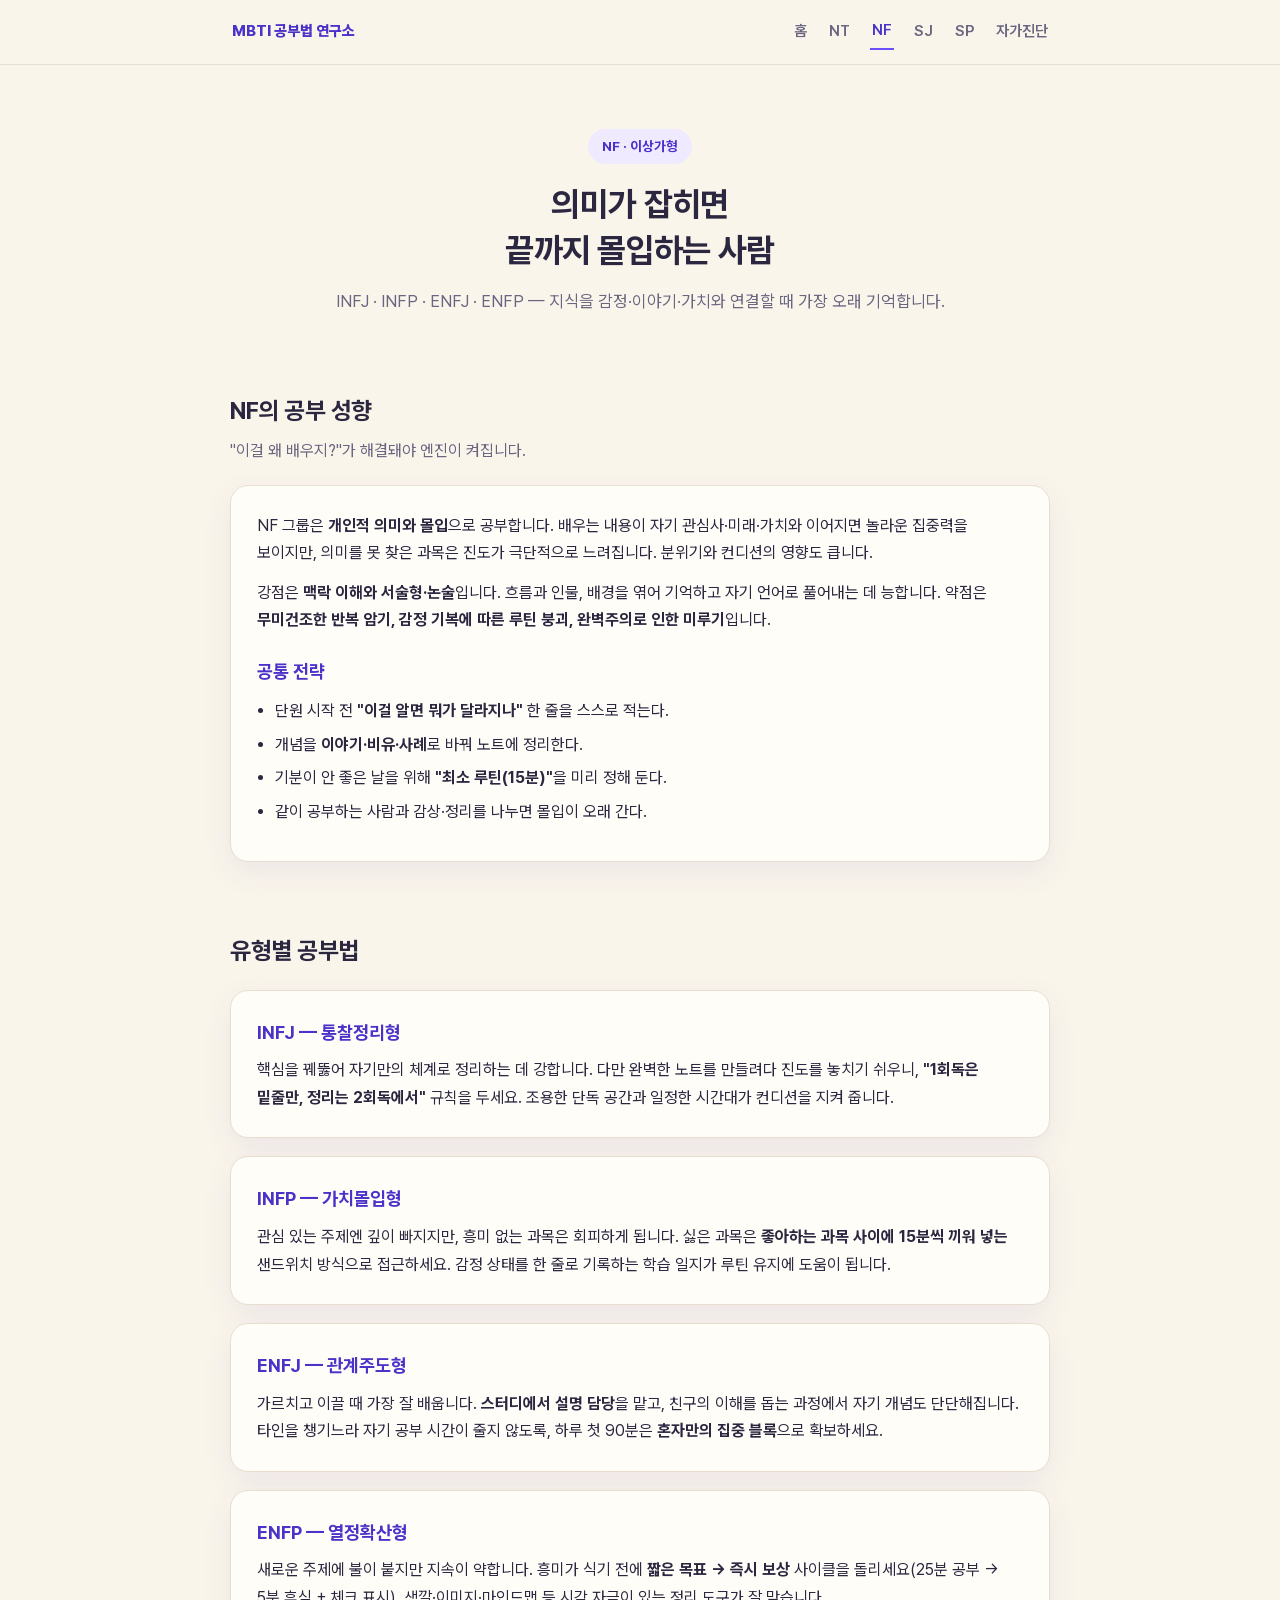
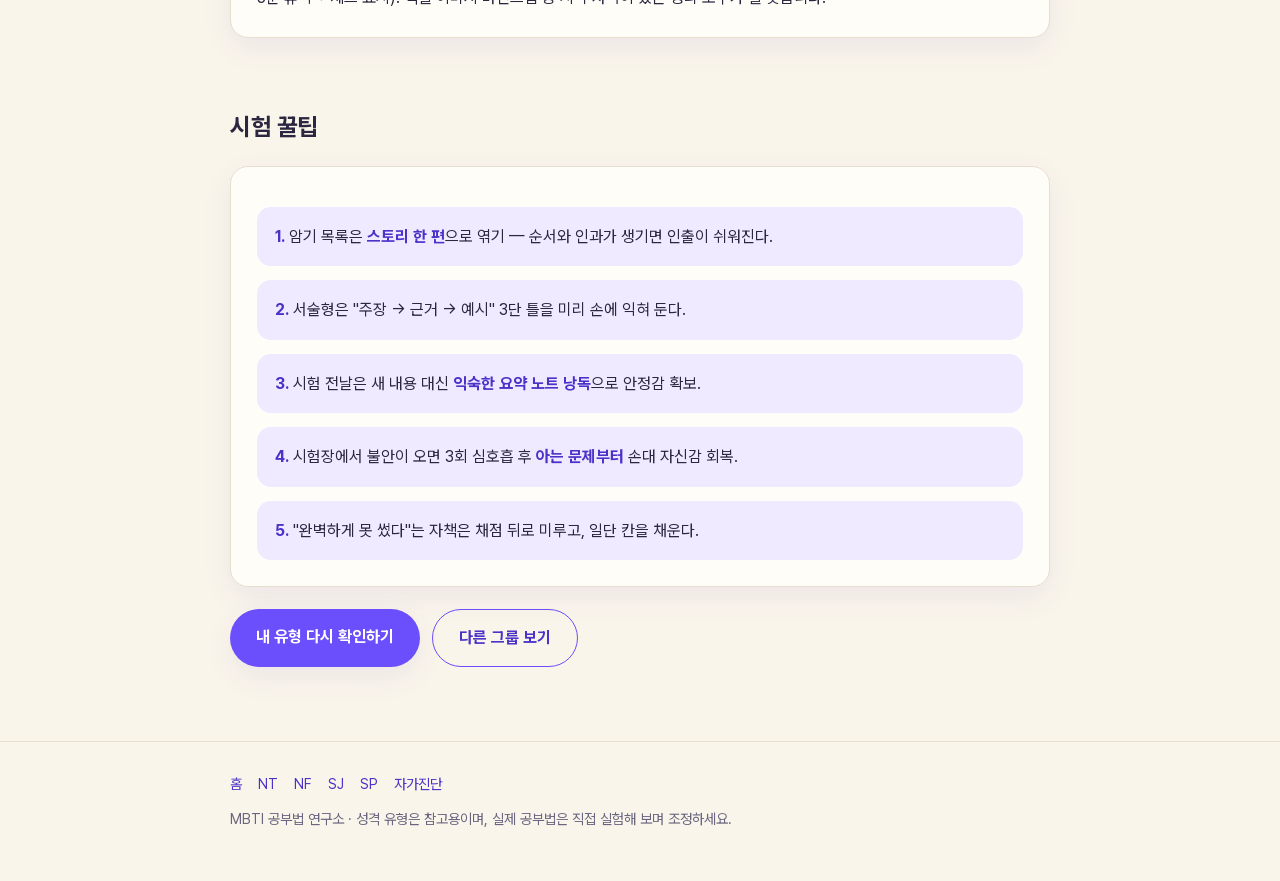
==== nf.html @ 39c152be "MBTI 공부법 연구소 정적 사이트 초기 구현 - index + NT/NF/SJ/SP 그룹 페이지 + 10문항 자가진단(test.html/test.js) - 크림 배경 + 보라 포" ====
<!DOCTYPE html>
<html lang="ko">
<head>
<meta charset="UTF-8" />
<meta name="viewport" content="width=device-width, initial-scale=1" />
<title>NF 이상가형 공부법 — MBTI 공부법 연구소</title>
<meta name="description" content="INFJ·INFP·ENFJ·ENFP 이상가형의 성향과 유형별 공부법, 시험 전략." />
<link rel="stylesheet" href="style.css" />
</head>
<body>

<nav class="nav">
  <div class="wrap">
    <a class="brand" href="index.html">MBTI 공부법 연구소</a>
    <a href="index.html">홈</a>
    <a href="nt.html">NT</a>
    <a href="nf.html" class="active">NF</a>
    <a href="sj.html">SJ</a>
    <a href="sp.html">SP</a>
    <a href="test.html">자가진단</a>
  </div>
</nav>

<header class="hero">
  <div class="wrap">
    <span class="tag">NF · 이상가형</span>
    <h1>의미가 잡히면<br />끝까지 몰입하는 사람</h1>
    <p>INFJ · INFP · ENFJ · ENFP — 지식을 감정·이야기·가치와 연결할 때 가장 오래 기억합니다.</p>
  </div>
</header>

<main class="wrap">

  <section>
    <h2>NF의 공부 성향</h2>
    <p class="lead">"이걸 왜 배우지?"가 해결돼야 엔진이 켜집니다.</p>
    <div class="panel">
      <p>
        NF 그룹은 <strong>개인적 의미와 몰입</strong>으로 공부합니다. 배우는
        내용이 자기 관심사·미래·가치와 이어지면 놀라운 집중력을 보이지만,
        의미를 못 찾은 과목은 진도가 극단적으로 느려집니다. 분위기와
        컨디션의 영향도 큽니다.
      </p>
      <p>
        강점은 <strong>맥락 이해와 서술형·논술</strong>입니다. 흐름과 인물,
        배경을 엮어 기억하고 자기 언어로 풀어내는 데 능합니다. 약점은
        <strong>무미건조한 반복 암기, 감정 기복에 따른 루틴 붕괴, 완벽주의로
        인한 미루기</strong>입니다.
      </p>
      <h3>공통 전략</h3>
      <ul>
        <li>단원 시작 전 <strong>"이걸 알면 뭐가 달라지나"</strong> 한 줄을 스스로 적는다.</li>
        <li>개념을 <strong>이야기·비유·사례</strong>로 바꿔 노트에 정리한다.</li>
        <li>기분이 안 좋은 날을 위해 <strong>"최소 루틴(15분)"</strong>을 미리 정해 둔다.</li>
        <li>같이 공부하는 사람과 감상·정리를 나누면 몰입이 오래 간다.</li>
      </ul>
    </div>
  </section>

  <section>
    <h2>유형별 공부법</h2>

    <div class="panel">
      <h3>INFJ — 통찰정리형</h3>
      <p>
        핵심을 꿰뚫어 자기만의 체계로 정리하는 데 강합니다. 다만
        완벽한 노트를 만들려다 진도를 놓치기 쉬우니, <strong>"1회독은
        밑줄만, 정리는 2회독에서"</strong> 규칙을 두세요. 조용한 단독 공간과
        일정한 시간대가 컨디션을 지켜 줍니다.
      </p>
    </div>

    <div class="panel">
      <h3>INFP — 가치몰입형</h3>
      <p>
        관심 있는 주제엔 깊이 빠지지만, 흥미 없는 과목은 회피하게
        됩니다. 싫은 과목은 <strong>좋아하는 과목 사이에 15분씩 끼워 넣는</strong>
        샌드위치 방식으로 접근하세요. 감정 상태를 한 줄로 기록하는
        학습 일지가 루틴 유지에 도움이 됩니다.
      </p>
    </div>

    <div class="panel">
      <h3>ENFJ — 관계주도형</h3>
      <p>
        가르치고 이끌 때 가장 잘 배웁니다. <strong>스터디에서 설명 담당</strong>을
        맡고, 친구의 이해를 돕는 과정에서 자기 개념도 단단해집니다.
        타인을 챙기느라 자기 공부 시간이 줄지 않도록, 하루 첫 90분은
        <strong>혼자만의 집중 블록</strong>으로 확보하세요.
      </p>
    </div>

    <div class="panel">
      <h3>ENFP — 열정확산형</h3>
      <p>
        새로운 주제에 불이 붙지만 지속이 약합니다. 흥미가 식기 전에
        <strong>짧은 목표 → 즉시 보상</strong> 사이클을 돌리세요(25분 공부 → 5분
        휴식 + 체크 표시). 색깔·이미지·마인드맵 등 시각 자극이 있는
        정리 도구가 잘 맞습니다.
      </p>
    </div>
  </section>

  <section>
    <h2>시험 꿀팁</h2>
    <div class="panel">
      <div class="tip"><strong>1.</strong> 암기 목록은 <strong>스토리 한 편</strong>으로 엮기 — 순서와 인과가 생기면 인출이 쉬워진다.</div>
      <div class="tip"><strong>2.</strong> 서술형은 "주장 → 근거 → 예시" 3단 틀을 미리 손에 익혀 둔다.</div>
      <div class="tip"><strong>3.</strong> 시험 전날은 새 내용 대신 <strong>익숙한 요약 노트 낭독</strong>으로 안정감 확보.</div>
      <div class="tip"><strong>4.</strong> 시험장에서 불안이 오면 3회 심호흡 후 <strong>아는 문제부터</strong> 손대 자신감 회복.</div>
      <div class="tip"><strong>5.</strong> "완벽하게 못 썼다"는 자책은 채점 뒤로 미루고, 일단 칸을 채운다.</div>
    </div>
    <div class="btn-row">
      <a class="btn" href="test.html">내 유형 다시 확인하기</a>
      <a class="btn ghost" href="index.html">다른 그룹 보기</a>
    </div>
  </section>

</main>

<footer>
  <div class="wrap">
    <div class="links">
      <a href="index.html">홈</a>
      <a href="nt.html">NT</a>
      <a href="nf.html">NF</a>
      <a href="sj.html">SJ</a>
      <a href="sp.html">SP</a>
      <a href="test.html">자가진단</a>
    </div>
    <p>MBTI 공부법 연구소 · 성격 유형은 참고용이며, 실제 공부법은 직접 실험해 보며 조정하세요.</p>
  </div>
</footer>

</body>
</html>
---- style.css ----
/* MBTI 공부법 연구소 - 공통 스타일
   크림 배경 + 보라 포인트 + Pretendard, 모바일 우선 반응형 */

/* Pretendard 자체 호스팅 (외부 요청 없음) — 가변 폰트 1파일로 모든 굵기 처리 */
@font-face {
  font-family: "Pretendard Variable";
  font-weight: 100 900;
  font-style: normal;
  font-display: swap;
  src: url("fonts/PretendardVariable.woff2") format("woff2");
}

:root {
  --cream: #faf5ea;
  --cream-deep: #f2e9d6;
  --card: #fffdf8;
  --purple: #6b4efc;
  --purple-deep: #4b32c9;
  --purple-soft: #efeaff;
  --ink: #2c2740;
  --ink-soft: #6a6580;
  --line: #e7ded0;
  --shadow: 0 10px 30px rgba(75, 50, 201, 0.08);
  --radius: 18px;
}

* { box-sizing: border-box; margin: 0; padding: 0; }

html { scroll-behavior: smooth; }

body {
  font-family: "Pretendard Variable", "Pretendard", -apple-system,
    "Apple SD Gothic Neo", "Malgun Gothic", "Segoe UI", sans-serif;
  background: var(--cream);
  color: var(--ink);
  line-height: 1.72;
  -webkit-font-smoothing: antialiased;
  word-break: keep-all;
}

a { color: var(--purple-deep); text-decoration: none; }
a:hover { text-decoration: underline; }

.wrap { width: 100%; max-width: 860px; margin: 0 auto; padding: 0 20px; }

/* 상단 내비게이션 */
.nav {
  position: sticky;
  top: 0;
  z-index: 20;
  background: rgba(250, 245, 234, 0.9);
  backdrop-filter: blur(8px);
  border-bottom: 1px solid var(--line);
}
.nav .wrap {
  display: flex;
  align-items: center;
  gap: 6px 18px;
  flex-wrap: wrap;
  padding-top: 14px;
  padding-bottom: 14px;
}
.nav .brand { font-weight: 800; color: var(--purple-deep); margin-right: auto; }
.nav a {
  font-size: 0.94rem;
  font-weight: 600;
  color: var(--ink-soft);
  padding: 4px 2px;
}
.nav a:hover { color: var(--purple-deep); text-decoration: none; }
.nav a.active { color: var(--purple-deep); border-bottom: 2px solid var(--purple); }

/* 히어로 */
.hero { padding: 64px 0 40px; text-align: center; }
.hero .tag {
  display: inline-block;
  background: var(--purple-soft);
  color: var(--purple-deep);
  font-weight: 700;
  font-size: 0.85rem;
  padding: 6px 14px;
  border-radius: 999px;
  margin-bottom: 18px;
}
.hero h1 { font-size: 2.1rem; line-height: 1.35; letter-spacing: -0.02em; }
.hero p { color: var(--ink-soft); margin-top: 14px; font-size: 1.05rem; }

/* 섹션 공통 */
section { padding: 34px 0; }
h2 { font-size: 1.5rem; letter-spacing: -0.02em; margin-bottom: 6px; }
h2 + .lead { color: var(--ink-soft); margin-bottom: 20px; }
h3 { font-size: 1.15rem; margin: 22px 0 8px; color: var(--purple-deep); }
p + p { margin-top: 12px; }
ul, ol { margin: 10px 0 10px 1.1rem; }
li { margin: 6px 0; }

/* 버튼 */
.btn {
  display: inline-block;
  background: var(--purple);
  color: #fff;
  font-weight: 700;
  padding: 14px 26px;
  border-radius: 999px;
  border: none;
  cursor: pointer;
  font-size: 1rem;
  box-shadow: var(--shadow);
  transition: transform 0.12s ease, background 0.12s ease;
}
.btn:hover { background: var(--purple-deep); text-decoration: none; transform: translateY(-1px); }
.btn.ghost {
  background: transparent;
  color: var(--purple-deep);
  border: 1.5px solid var(--purple);
  box-shadow: none;
}
.btn.ghost:hover { background: var(--purple-soft); color: var(--purple-deep); }
.btn-row { display: flex; flex-wrap: wrap; gap: 12px; margin-top: 22px; }

/* 카드 그리드 */
.cards { display: grid; grid-template-columns: repeat(2, 1fr); gap: 16px; }
.card {
  background: var(--card);
  border: 1px solid var(--line);
  border-radius: var(--radius);
  padding: 22px;
  box-shadow: var(--shadow);
  transition: transform 0.14s ease;
}
.card:hover { transform: translateY(-3px); }
.card .badge {
  display: inline-block;
  font-weight: 800;
  color: var(--purple-deep);
  background: var(--purple-soft);
  border-radius: 10px;
  padding: 3px 10px;
  font-size: 0.9rem;
}
.card h3 { margin: 12px 0 6px; color: var(--ink); }
.card p { color: var(--ink-soft); font-size: 0.96rem; }
.card .types { margin-top: 10px; font-size: 0.86rem; color: var(--purple-deep); font-weight: 600; }

/* 본문 패널 */
.panel {
  background: var(--card);
  border: 1px solid var(--line);
  border-radius: var(--radius);
  padding: 26px;
  box-shadow: var(--shadow);
  margin-top: 18px;
}
.panel h3:first-child { margin-top: 0; }

.tip {
  background: var(--purple-soft);
  border-radius: 14px;
  padding: 16px 18px;
  margin-top: 14px;
}
.tip strong { color: var(--purple-deep); }

/* 자가진단 */
.q { margin-bottom: 22px; }
.q .qhead { font-weight: 700; margin-bottom: 10px; }
.q .opt { display: block; margin: 8px 0; }
.q .opt input { margin-right: 8px; }
.q label {
  display: block;
  background: var(--card);
  border: 1px solid var(--line);
  border-radius: 12px;
  padding: 12px 14px;
  cursor: pointer;
}
.q label:hover { border-color: var(--purple); }

#result { display: none; }
#result.show { display: block; }
.result-badge {
  font-size: 2.4rem;
  font-weight: 800;
  color: var(--purple-deep);
}
.score-row { display: flex; gap: 10px; flex-wrap: wrap; margin-top: 14px; }
.score-chip {
  background: var(--purple-soft);
  color: var(--purple-deep);
  font-weight: 700;
  border-radius: 999px;
  padding: 6px 14px;
  font-size: 0.9rem;
}
.notice { color: var(--ink-soft); font-size: 0.9rem; margin-top: 10px; }

/* 푸터 */
footer {
  border-top: 1px solid var(--line);
  margin-top: 40px;
  padding: 30px 0 50px;
  color: var(--ink-soft);
  font-size: 0.9rem;
}
footer .links { display: flex; gap: 16px; flex-wrap: wrap; margin-bottom: 10px; }

/* 반응형 */
@media (max-width: 620px) {
  .hero { padding: 44px 0 28px; }
  .hero h1 { font-size: 1.6rem; }
  .cards { grid-template-columns: 1fr; }
  .nav .brand { width: 100%; margin-bottom: 4px; }
}
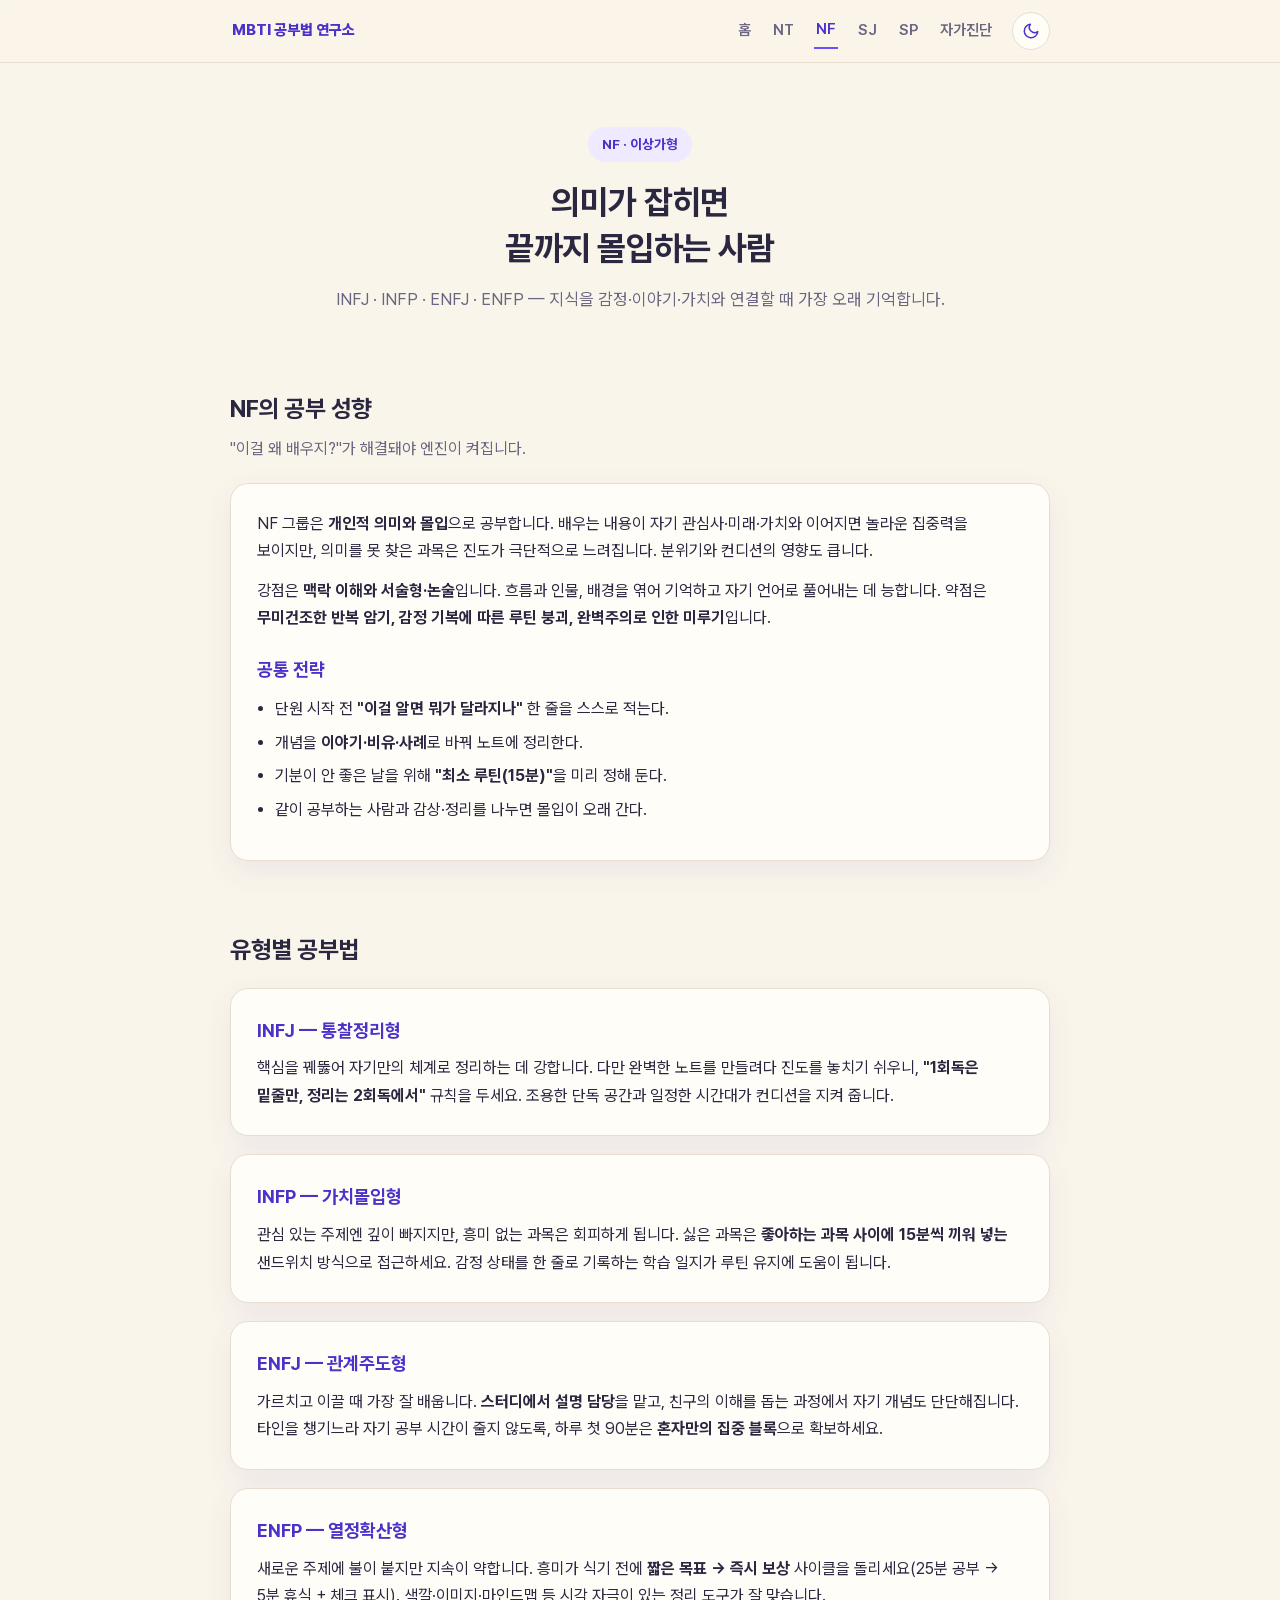
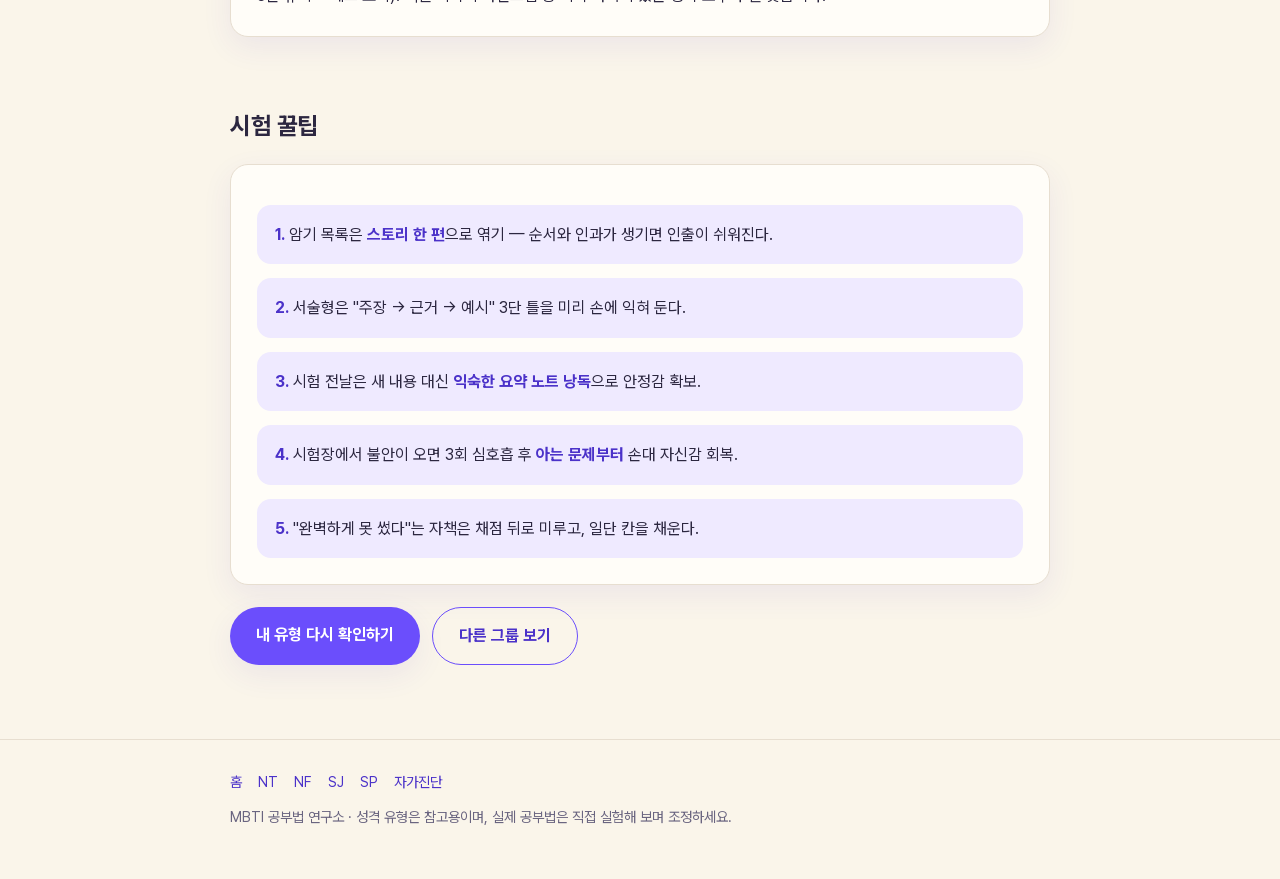
==== commit bf07d215: "라이트·다크 테마 + nav 테마 전환 버튼, Vercel 배포 - style.css: 색 토큰을 라이트/다크 팔레트로 이원화(:root / [data-theme=dark] /  " ====
--- a/nf.html
+++ b/nf.html
@@ -6,6 +6,15 @@
 <title>NF 이상가형 공부법 — MBTI 공부법 연구소</title>
 <meta name="description" content="INFJ·INFP·ENFJ·ENFP 이상가형의 성향과 유형별 공부법, 시험 전략." />
 <link rel="stylesheet" href="style.css" />
+<script>
+  (function () {
+    try {
+      var t = localStorage.getItem("theme");
+      if (t === "dark" || t === "light")
+        document.documentElement.setAttribute("data-theme", t);
+    } catch (e) {}
+  })();
+</script>
 </head>
 <body>
 
@@ -132,5 +141,6 @@
   </div>
 </footer>
 
+<script src="theme.js"></script>
 </body>
 </html>
--- a/style.css
+++ b/style.css
@@ -1,5 +1,5 @@
 /* MBTI 공부법 연구소 - 공통 스타일
-   크림 배경 + 보라 포인트 + Pretendard, 모바일 우선 반응형 */
+   크림/보라/Pretendard 디자인 시스템 · 라이트·다크 · 모바일 우선 반응형 */
 
 /* Pretendard 자체 호스팅 (외부 요청 없음) — 가변 폰트 1파일로 모든 굵기 처리 */
 @font-face {
@@ -10,6 +10,7 @@
   src: url("fonts/PretendardVariable.woff2") format("woff2");
 }
 
+/* ── 라이트(기본) 팔레트 ───────────────────────────── */
 :root {
   --cream: #faf5ea;
   --cream-deep: #f2e9d6;
@@ -21,7 +22,44 @@
   --ink-soft: #6a6580;
   --line: #e7ded0;
   --shadow: 0 10px 30px rgba(75, 50, 201, 0.08);
+  --shadow-lg: 0 18px 44px rgba(75, 50, 201, 0.14);
+  --nav-bg: rgba(250, 245, 234, 0.82);
+  --btn-fg: #ffffff;
   --radius: 18px;
+}
+
+/* ── 다크 팔레트 ───────────────────────────────────── */
+:root[data-theme="dark"] {
+  --cream: #16131e;
+  --cream-deep: #1e1a2a;
+  --card: #221d31;
+  --purple: #8b74ff;
+  --purple-deep: #c3b6ff;
+  --purple-soft: #2b2442;
+  --ink: #ece9f6;
+  --ink-soft: #a8a2ba;
+  --line: #332c46;
+  --shadow: 0 14px 36px rgba(0, 0, 0, 0.45);
+  --shadow-lg: 0 22px 50px rgba(0, 0, 0, 0.55);
+  --nav-bg: rgba(22, 19, 30, 0.82);
+  --btn-fg: #14101f;
+}
+@media (prefers-color-scheme: dark) {
+  :root:not([data-theme="light"]) {
+    --cream: #16131e;
+    --cream-deep: #1e1a2a;
+    --card: #221d31;
+    --purple: #8b74ff;
+    --purple-deep: #c3b6ff;
+    --purple-soft: #2b2442;
+    --ink: #ece9f6;
+    --ink-soft: #a8a2ba;
+    --line: #332c46;
+    --shadow: 0 14px 36px rgba(0, 0, 0, 0.45);
+    --shadow-lg: 0 22px 50px rgba(0, 0, 0, 0.55);
+    --nav-bg: rgba(22, 19, 30, 0.82);
+    --btn-fg: #14101f;
+  }
 }
 
 * { box-sizing: border-box; margin: 0; padding: 0; }
@@ -38,8 +76,15 @@
   word-break: keep-all;
 }
 
+body, .nav, .card, .panel, .tip, .btn, .q label, .theme-btn, footer {
+  transition: background-color 0.25s ease, border-color 0.25s ease, color 0.25s ease;
+}
+
 a { color: var(--purple-deep); text-decoration: none; }
 a:hover { text-decoration: underline; }
+input[type="radio"] { accent-color: var(--purple); }
+
+:focus-visible { outline: 2px solid var(--purple); outline-offset: 2px; border-radius: 6px; }
 
 .wrap { width: 100%; max-width: 860px; margin: 0 auto; padding: 0 20px; }
 
@@ -48,7 +93,7 @@
   position: sticky;
   top: 0;
   z-index: 20;
-  background: rgba(250, 245, 234, 0.9);
+  background: var(--nav-bg);
   backdrop-filter: blur(8px);
   border-bottom: 1px solid var(--line);
 }
@@ -57,8 +102,8 @@
   align-items: center;
   gap: 6px 18px;
   flex-wrap: wrap;
-  padding-top: 14px;
-  padding-bottom: 14px;
+  padding-top: 12px;
+  padding-bottom: 12px;
 }
 .nav .brand { font-weight: 800; color: var(--purple-deep); margin-right: auto; }
 .nav a {
@@ -69,6 +114,31 @@
 }
 .nav a:hover { color: var(--purple-deep); text-decoration: none; }
 .nav a.active { color: var(--purple-deep); border-bottom: 2px solid var(--purple); }
+
+/* 테마 전환 버튼 (theme.js가 nav에 주입) */
+.theme-btn {
+  display: inline-flex;
+  align-items: center;
+  justify-content: center;
+  width: 38px;
+  height: 38px;
+  border-radius: 50%;
+  border: 1px solid var(--line);
+  background: var(--card);
+  color: var(--purple-deep);
+  cursor: pointer;
+  padding: 0;
+  flex-shrink: 0;
+}
+.theme-btn:hover { border-color: var(--purple); }
+.theme-btn svg { width: 18px; height: 18px; display: block; }
+.theme-btn .sun { display: none; }
+:root[data-theme="dark"] .theme-btn .sun { display: block; }
+:root[data-theme="dark"] .theme-btn .moon { display: none; }
+@media (prefers-color-scheme: dark) {
+  :root:not([data-theme="light"]) .theme-btn .sun { display: block; }
+  :root:not([data-theme="light"]) .theme-btn .moon { display: none; }
+}
 
 /* 히어로 */
 .hero { padding: 64px 0 40px; text-align: center; }
@@ -98,7 +168,7 @@
 .btn {
   display: inline-block;
   background: var(--purple);
-  color: #fff;
+  color: var(--btn-fg);
   font-weight: 700;
   padding: 14px 26px;
   border-radius: 999px;
@@ -109,6 +179,7 @@
   transition: transform 0.12s ease, background 0.12s ease;
 }
 .btn:hover { background: var(--purple-deep); text-decoration: none; transform: translateY(-1px); }
+.btn:active { transform: translateY(0); }
 .btn.ghost {
   background: transparent;
   color: var(--purple-deep);
@@ -126,9 +197,9 @@
   border-radius: var(--radius);
   padding: 22px;
   box-shadow: var(--shadow);
-  transition: transform 0.14s ease;
-}
-.card:hover { transform: translateY(-3px); }
+  transition: transform 0.14s ease, box-shadow 0.14s ease, border-color 0.14s ease;
+}
+.card:hover { transform: translateY(-3px); box-shadow: var(--shadow-lg); border-color: var(--purple); }
 .card .badge {
   display: inline-block;
   font-weight: 800;
@@ -178,11 +249,7 @@
 
 #result { display: none; }
 #result.show { display: block; }
-.result-badge {
-  font-size: 2.4rem;
-  font-weight: 800;
-  color: var(--purple-deep);
-}
+.result-badge { font-size: 2.4rem; font-weight: 800; color: var(--purple-deep); }
 .score-row { display: flex; gap: 10px; flex-wrap: wrap; margin-top: 14px; }
 .score-chip {
   background: var(--purple-soft);
@@ -209,5 +276,9 @@
   .hero { padding: 44px 0 28px; }
   .hero h1 { font-size: 1.6rem; }
   .cards { grid-template-columns: 1fr; }
-  .nav .brand { width: 100%; margin-bottom: 4px; }
-}
+  .nav .brand { margin-right: 12px; }
+}
+
+@media (prefers-reduced-motion: reduce) {
+  *, *::before, *::after { transition: none !important; scroll-behavior: auto; }
+}
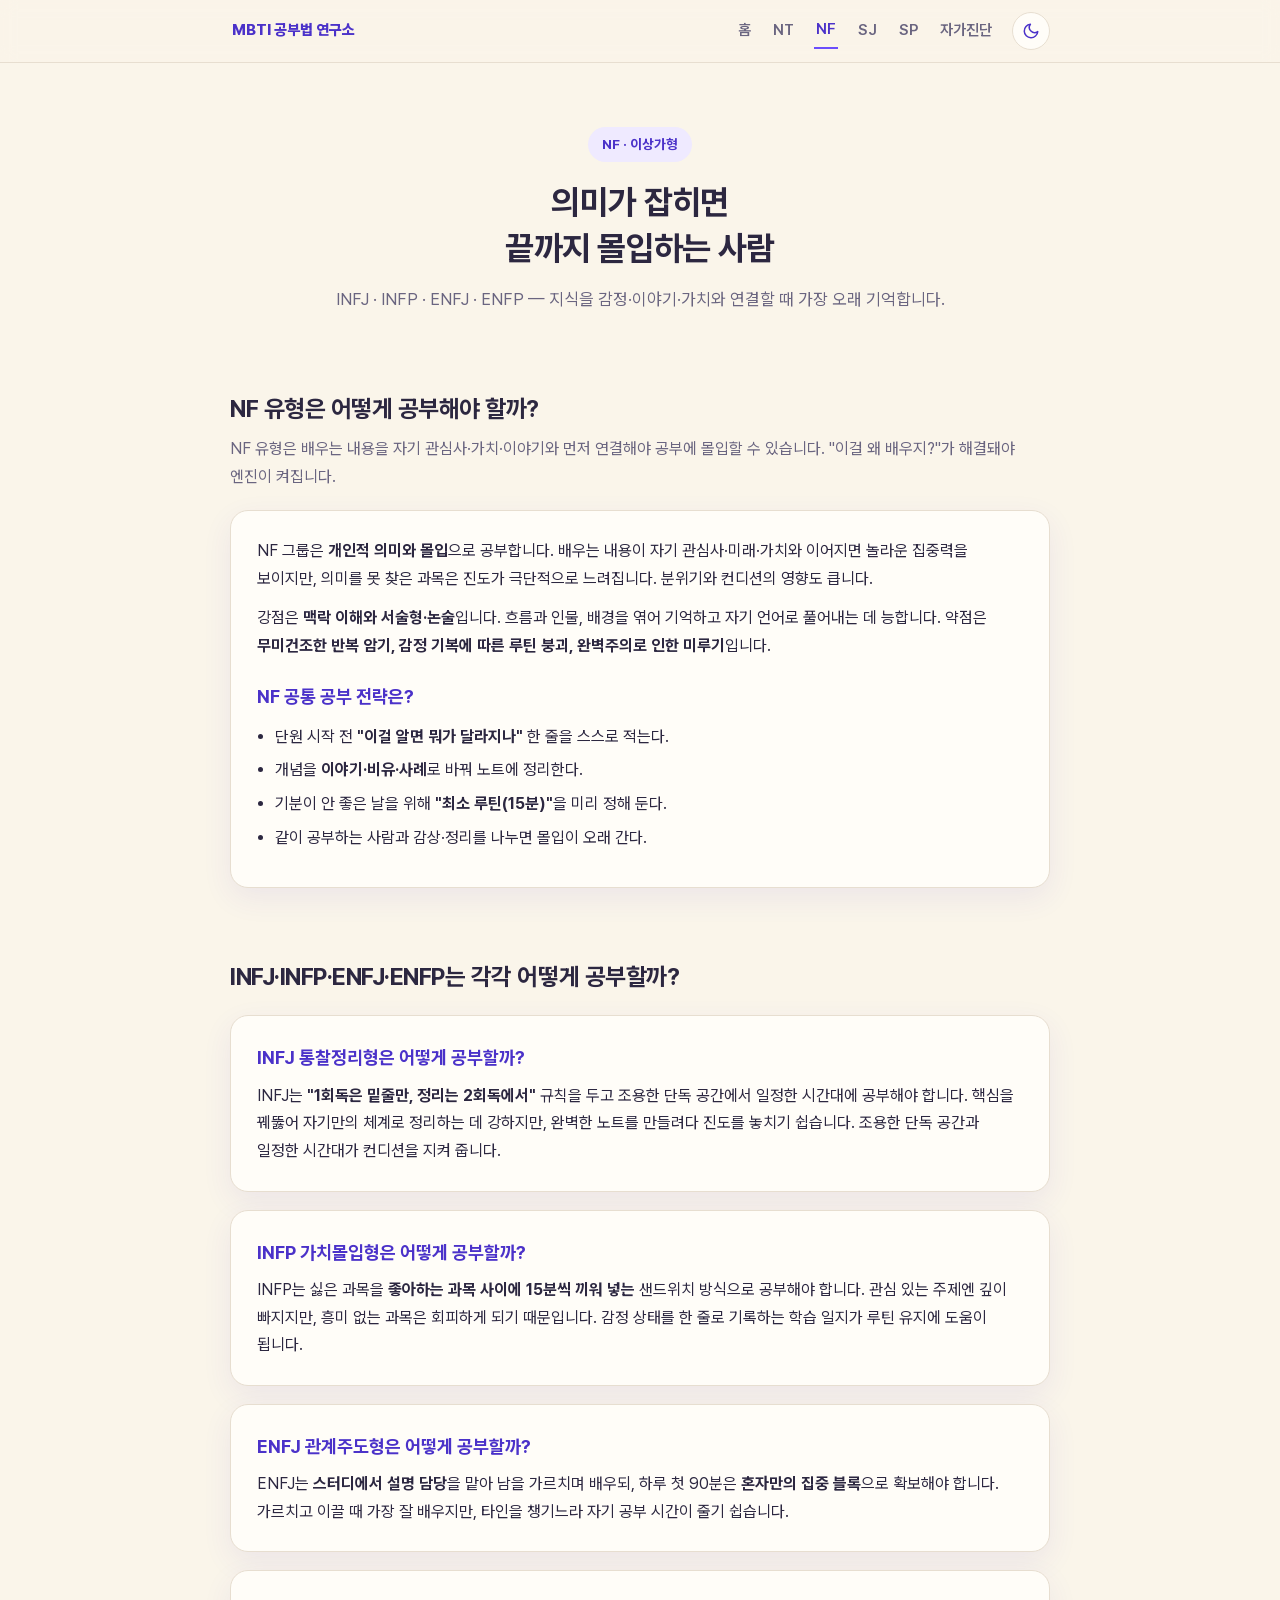
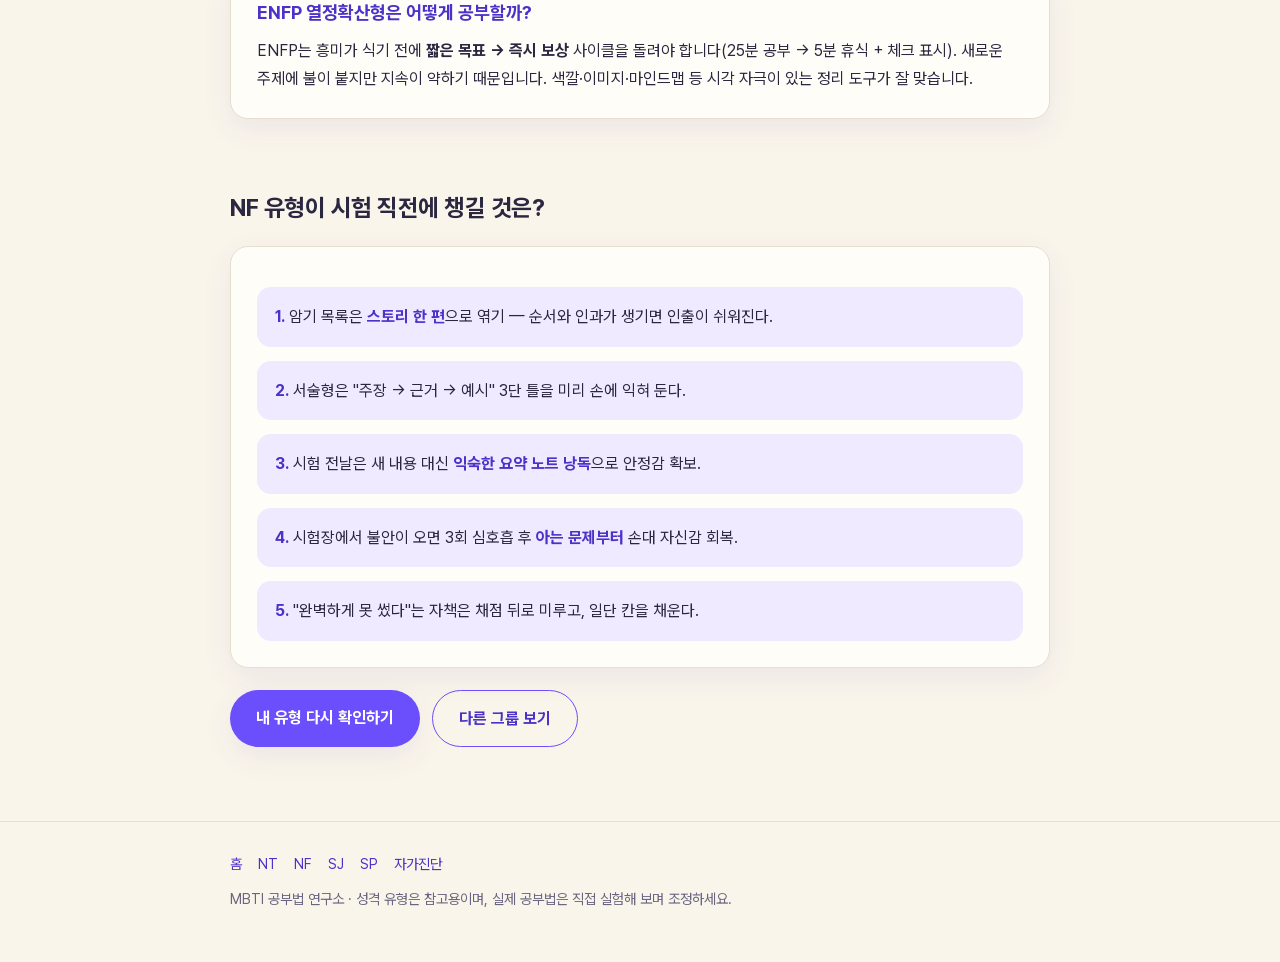
==== commit 54ed5cbe: "SEO·GEO 점검: 페이지별 메타태그, 질문형 소제목, sitemap/robots 추가 - 6개 페이지 title/description을 내용별 고유 문구로 재작성 - canon" ====
--- a/nf.html
+++ b/nf.html
@@ -3,8 +3,16 @@
 <head>
 <meta charset="UTF-8" />
 <meta name="viewport" content="width=device-width, initial-scale=1" />
-<title>NF 이상가형 공부법 — MBTI 공부법 연구소</title>
-<meta name="description" content="INFJ·INFP·ENFJ·ENFP 이상가형의 성향과 유형별 공부법, 시험 전략." />
+<title>NF 이상가형 공부법과 시험 전략 — MBTI 공부법 연구소</title>
+<meta name="description" content="의미와 몰입으로 공부하는 NF 이상가형(INFJ·INFP·ENFJ·ENFP)의 학습 성향과 유형별 공부법, 서술형·시험장 불안 대비 전략을 정리했습니다." />
+<link rel="canonical" href="https://mbti-test.vercel.app/nf.html" />
+<meta property="og:type" content="article" />
+<meta property="og:site_name" content="MBTI 공부법 연구소" />
+<meta property="og:locale" content="ko_KR" />
+<meta property="og:title" content="NF 이상가형 공부법과 시험 전략 — MBTI 공부법 연구소" />
+<meta property="og:description" content="의미와 몰입으로 공부하는 NF 이상가형(INFJ·INFP·ENFJ·ENFP)의 학습 성향과 유형별 공부법, 서술형·시험장 불안 대비 전략을 정리했습니다." />
+<meta property="og:url" content="https://mbti-test.vercel.app/nf.html" />
+<meta name="twitter:card" content="summary" />
 <link rel="stylesheet" href="style.css" />
 <script>
   (function () {
@@ -41,8 +49,8 @@
 <main class="wrap">
 
   <section>
-    <h2>NF의 공부 성향</h2>
-    <p class="lead">"이걸 왜 배우지?"가 해결돼야 엔진이 켜집니다.</p>
+    <h2>NF 유형은 어떻게 공부해야 할까?</h2>
+    <p class="lead">NF 유형은 배우는 내용을 자기 관심사·가치·이야기와 먼저 연결해야 공부에 몰입할 수 있습니다. "이걸 왜 배우지?"가 해결돼야 엔진이 켜집니다.</p>
     <div class="panel">
       <p>
         NF 그룹은 <strong>개인적 의미와 몰입</strong>으로 공부합니다. 배우는
@@ -56,7 +64,7 @@
         <strong>무미건조한 반복 암기, 감정 기복에 따른 루틴 붕괴, 완벽주의로
         인한 미루기</strong>입니다.
       </p>
-      <h3>공통 전략</h3>
+      <h3>NF 공통 공부 전략은?</h3>
       <ul>
         <li>단원 시작 전 <strong>"이걸 알면 뭐가 달라지나"</strong> 한 줄을 스스로 적는다.</li>
         <li>개념을 <strong>이야기·비유·사례</strong>로 바꿔 노트에 정리한다.</li>
@@ -67,51 +75,52 @@
   </section>
 
   <section>
-    <h2>유형별 공부법</h2>
+    <h2>INFJ·INFP·ENFJ·ENFP는 각각 어떻게 공부할까?</h2>
 
-    <div class="panel">
-      <h3>INFJ — 통찰정리형</h3>
+    <article class="panel">
+      <h3>INFJ 통찰정리형은 어떻게 공부할까?</h3>
       <p>
-        핵심을 꿰뚫어 자기만의 체계로 정리하는 데 강합니다. 다만
-        완벽한 노트를 만들려다 진도를 놓치기 쉬우니, <strong>"1회독은
-        밑줄만, 정리는 2회독에서"</strong> 규칙을 두세요. 조용한 단독 공간과
+        INFJ는 <strong>"1회독은 밑줄만, 정리는 2회독에서"</strong> 규칙을 두고
+        조용한 단독 공간에서 일정한 시간대에 공부해야 합니다. 핵심을 꿰뚫어
+        자기만의 체계로 정리하는 데 강하지만, 완벽한 노트를 만들려다 진도를
+        놓치기 쉽습니다. 조용한 단독 공간과
         일정한 시간대가 컨디션을 지켜 줍니다.
       </p>
-    </div>
+    </article>
 
-    <div class="panel">
-      <h3>INFP — 가치몰입형</h3>
+    <article class="panel">
+      <h3>INFP 가치몰입형은 어떻게 공부할까?</h3>
       <p>
-        관심 있는 주제엔 깊이 빠지지만, 흥미 없는 과목은 회피하게
-        됩니다. 싫은 과목은 <strong>좋아하는 과목 사이에 15분씩 끼워 넣는</strong>
-        샌드위치 방식으로 접근하세요. 감정 상태를 한 줄로 기록하는
+        INFP는 싫은 과목을 <strong>좋아하는 과목 사이에 15분씩 끼워 넣는</strong>
+        샌드위치 방식으로 공부해야 합니다. 관심 있는 주제엔 깊이 빠지지만,
+        흥미 없는 과목은 회피하게 되기 때문입니다. 감정 상태를 한 줄로 기록하는
         학습 일지가 루틴 유지에 도움이 됩니다.
       </p>
-    </div>
+    </article>
 
-    <div class="panel">
-      <h3>ENFJ — 관계주도형</h3>
+    <article class="panel">
+      <h3>ENFJ 관계주도형은 어떻게 공부할까?</h3>
       <p>
-        가르치고 이끌 때 가장 잘 배웁니다. <strong>스터디에서 설명 담당</strong>을
-        맡고, 친구의 이해를 돕는 과정에서 자기 개념도 단단해집니다.
-        타인을 챙기느라 자기 공부 시간이 줄지 않도록, 하루 첫 90분은
-        <strong>혼자만의 집중 블록</strong>으로 확보하세요.
+        ENFJ는 <strong>스터디에서 설명 담당</strong>을 맡아 남을 가르치며 배우되,
+        하루 첫 90분은 <strong>혼자만의 집중 블록</strong>으로 확보해야 합니다.
+        가르치고 이끌 때 가장 잘 배우지만, 타인을 챙기느라 자기 공부 시간이
+        줄기 쉽습니다.
       </p>
-    </div>
+    </article>
 
-    <div class="panel">
-      <h3>ENFP — 열정확산형</h3>
+    <article class="panel">
+      <h3>ENFP 열정확산형은 어떻게 공부할까?</h3>
       <p>
-        새로운 주제에 불이 붙지만 지속이 약합니다. 흥미가 식기 전에
-        <strong>짧은 목표 → 즉시 보상</strong> 사이클을 돌리세요(25분 공부 → 5분
-        휴식 + 체크 표시). 색깔·이미지·마인드맵 등 시각 자극이 있는
-        정리 도구가 잘 맞습니다.
+        ENFP는 흥미가 식기 전에 <strong>짧은 목표 → 즉시 보상</strong> 사이클을
+        돌려야 합니다(25분 공부 → 5분 휴식 + 체크 표시). 새로운 주제에 불이
+        붙지만 지속이 약하기 때문입니다. 색깔·이미지·마인드맵 등 시각 자극이
+        있는 정리 도구가 잘 맞습니다.
       </p>
-    </div>
+    </article>
   </section>
 
   <section>
-    <h2>시험 꿀팁</h2>
+    <h2>NF 유형이 시험 직전에 챙길 것은?</h2>
     <div class="panel">
       <div class="tip"><strong>1.</strong> 암기 목록은 <strong>스토리 한 편</strong>으로 엮기 — 순서와 인과가 생기면 인출이 쉬워진다.</div>
       <div class="tip"><strong>2.</strong> 서술형은 "주장 → 근거 → 예시" 3단 틀을 미리 손에 익혀 둔다.</div>
--- a/style.css
+++ b/style.css
@@ -84,7 +84,10 @@
 a:hover { text-decoration: underline; }
 input[type="radio"] { accent-color: var(--purple); }
 
-:focus-visible { outline: 2px solid var(--purple); outline-offset: 2px; border-radius: 6px; }
+a:focus-visible, button:focus-visible, input:focus-visible {
+  outline: 2px solid var(--purple);
+  outline-offset: 2px;
+}
 
 .wrap { width: 100%; max-width: 860px; margin: 0 auto; padding: 0 20px; }
 
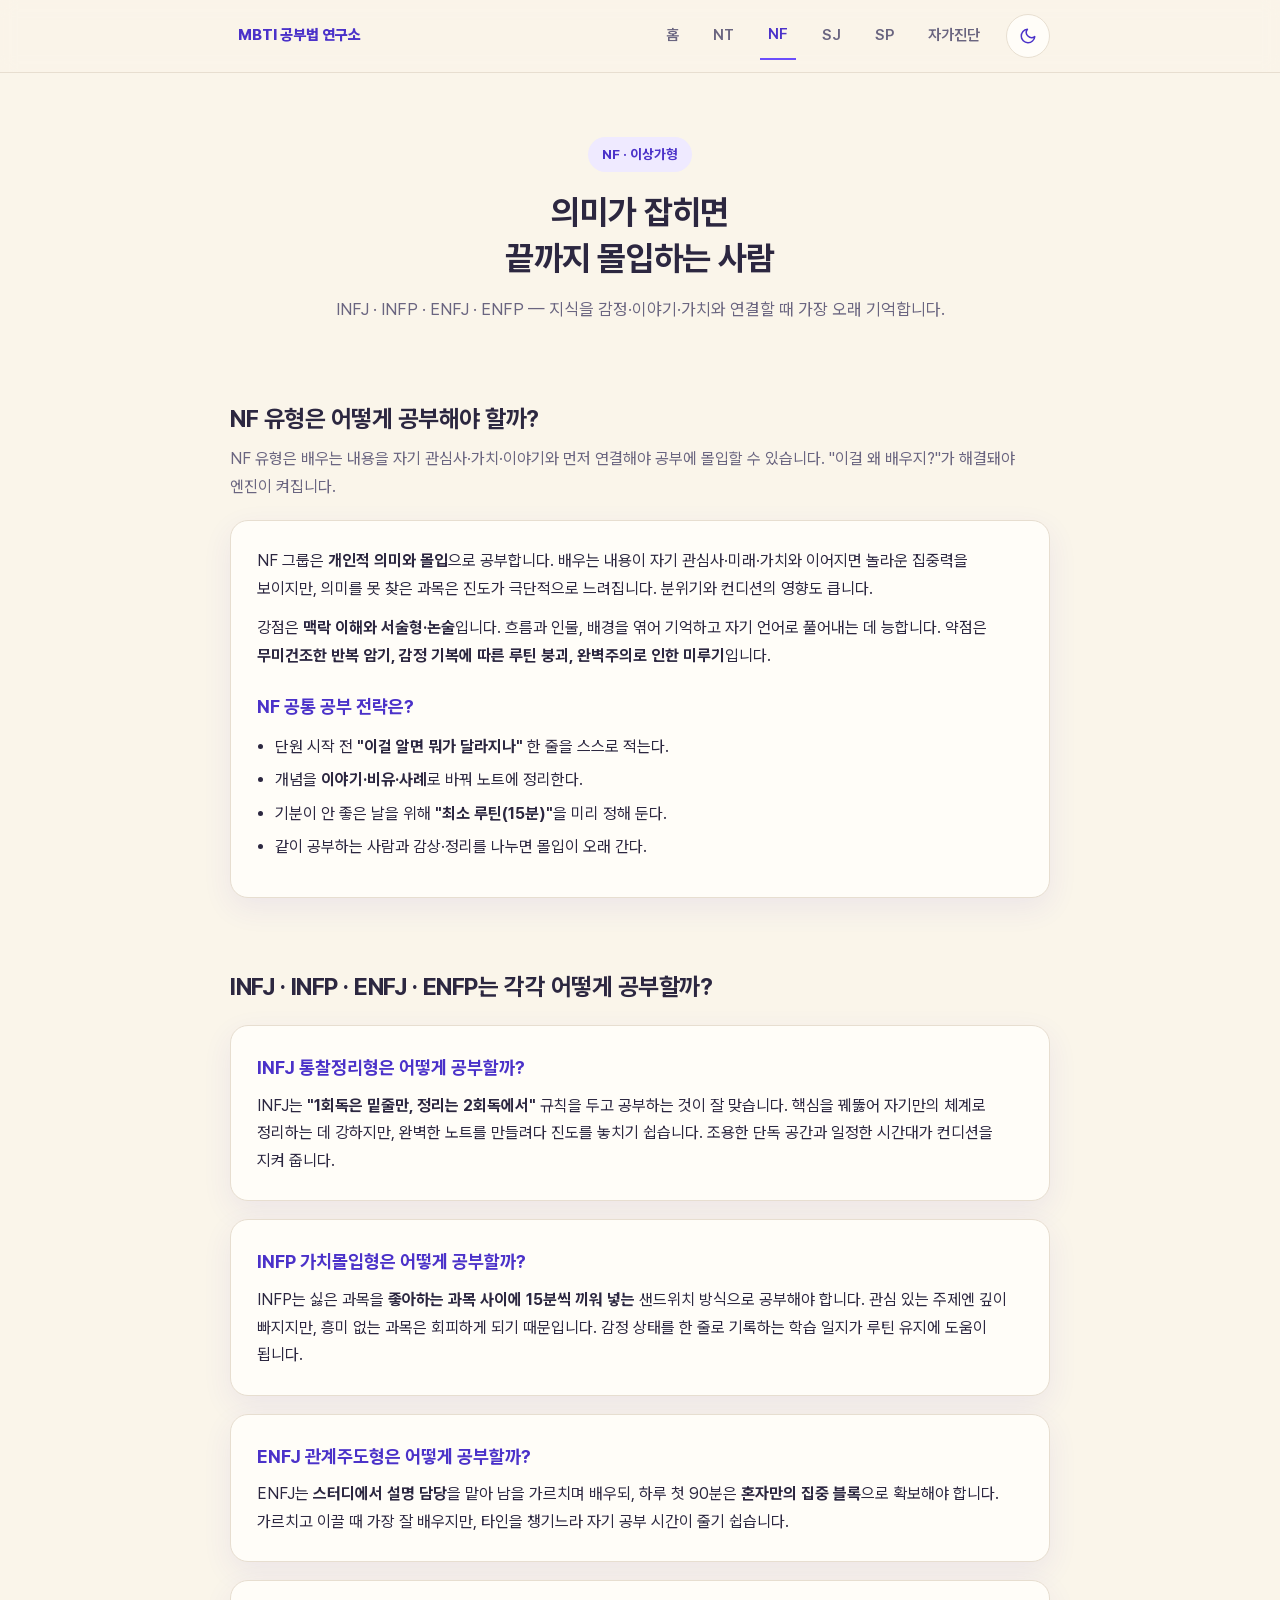
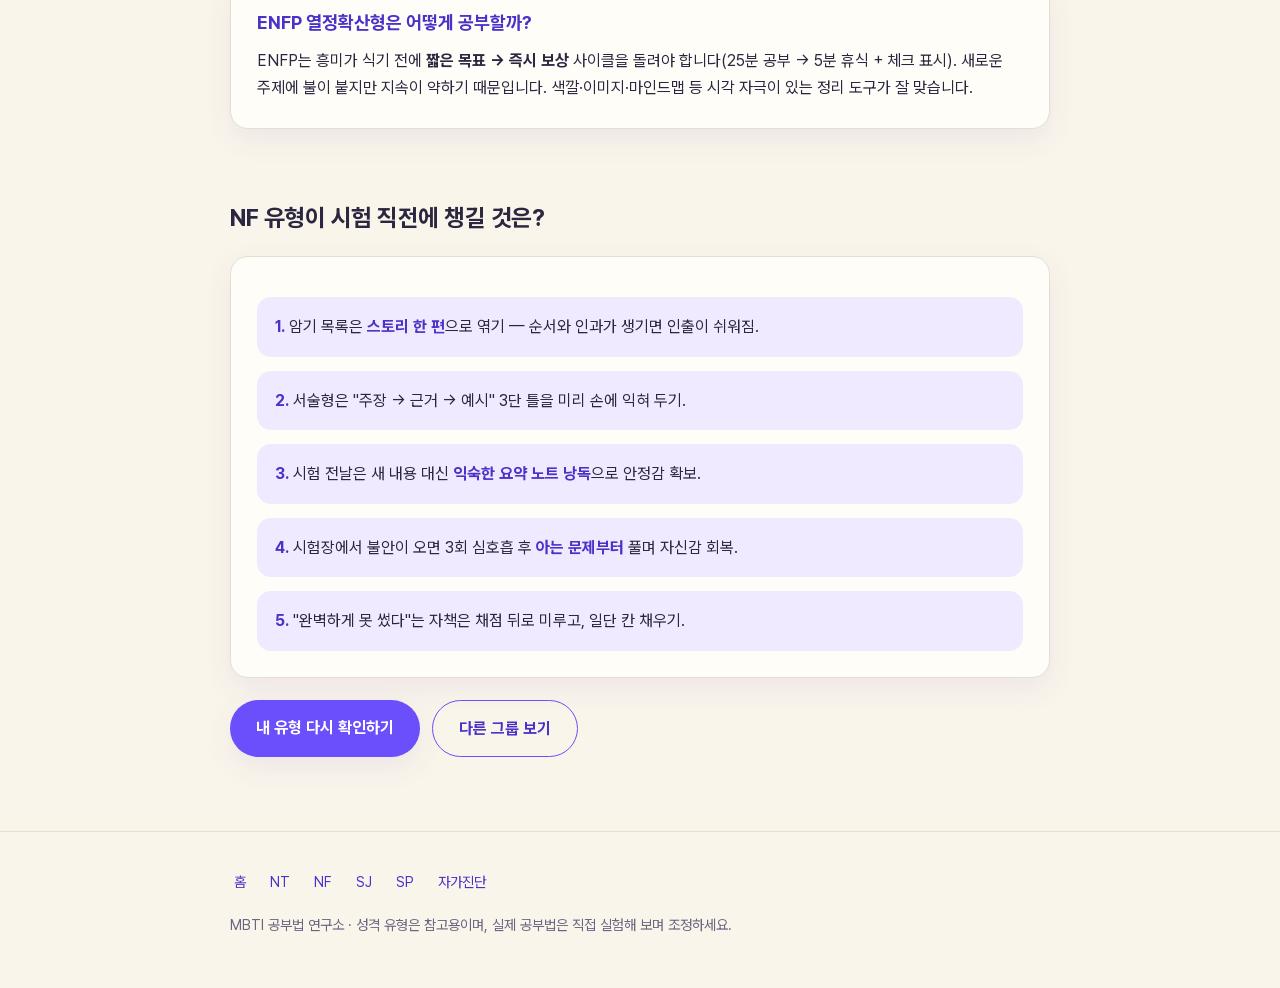
==== commit 2be6555c: "검수 3인 지적사항 반영: 모바일 터치 타깃·JSON-LD·문구 정리 모바일/접근성: - .nav a 탭 영역 확대(padding 10/8, min-height 44px), .na" ====
--- a/nf.html
+++ b/nf.html
@@ -3,16 +3,24 @@
 <head>
 <meta charset="UTF-8" />
 <meta name="viewport" content="width=device-width, initial-scale=1" />
+<link rel="icon" type="image/svg+xml" href="favicon.svg" />
 <title>NF 이상가형 공부법과 시험 전략 — MBTI 공부법 연구소</title>
 <meta name="description" content="의미와 몰입으로 공부하는 NF 이상가형(INFJ·INFP·ENFJ·ENFP)의 학습 성향과 유형별 공부법, 서술형·시험장 불안 대비 전략을 정리했습니다." />
-<link rel="canonical" href="https://mbti-test.vercel.app/nf.html" />
+<link rel="canonical" href="https://mbti-test-bay.vercel.app/nf.html" />
 <meta property="og:type" content="article" />
 <meta property="og:site_name" content="MBTI 공부법 연구소" />
 <meta property="og:locale" content="ko_KR" />
 <meta property="og:title" content="NF 이상가형 공부법과 시험 전략 — MBTI 공부법 연구소" />
 <meta property="og:description" content="의미와 몰입으로 공부하는 NF 이상가형(INFJ·INFP·ENFJ·ENFP)의 학습 성향과 유형별 공부법, 서술형·시험장 불안 대비 전략을 정리했습니다." />
-<meta property="og:url" content="https://mbti-test.vercel.app/nf.html" />
-<meta name="twitter:card" content="summary" />
+<meta property="og:url" content="https://mbti-test-bay.vercel.app/nf.html" />
+<meta property="og:image" content="https://mbti-test-bay.vercel.app/og-image.png" />
+<meta property="og:image:width" content="1200" />
+<meta property="og:image:height" content="630" />
+<meta property="og:image:alt" content="NF 이상가형(INFJ·INFP·ENFJ·ENFP) 공부법과 시험 전략 — MBTI 공부법 연구소" />
+<meta name="twitter:card" content="summary_large_image" />
+<meta name="twitter:title" content="NF 이상가형 공부법과 시험 전략 — MBTI 공부법 연구소" />
+<meta name="twitter:description" content="의미와 몰입으로 공부하는 NF 이상가형(INFJ·INFP·ENFJ·ENFP)의 학습 성향과 유형별 공부법, 서술형·시험장 불안 대비 전략을 정리했습니다." />
+<meta name="twitter:image" content="https://mbti-test-bay.vercel.app/og-image.png" />
 <link rel="stylesheet" href="style.css" />
 <script>
   (function () {
@@ -22,6 +30,50 @@
         document.documentElement.setAttribute("data-theme", t);
     } catch (e) {}
   })();
+</script>
+<script type="application/ld+json">
+{
+  "@context": "https://schema.org",
+  "@graph": [
+    {
+      "@type": "Article",
+      "headline": "NF 이상가형 공부법과 시험 전략",
+      "description": "의미와 몰입으로 공부하는 NF 이상가형(INFJ·INFP·ENFJ·ENFP)의 학습 성향과 유형별 공부법, 서술형·시험장 불안 대비 전략.",
+      "image": "https://mbti-test-bay.vercel.app/og-image.png",
+      "mainEntityOfPage": "https://mbti-test-bay.vercel.app/nf.html",
+      "inLanguage": "ko",
+      "isPartOf": { "@type": "WebSite", "@id": "https://mbti-test-bay.vercel.app/#website", "name": "MBTI 공부법 연구소" },
+      "publisher": { "@type": "Organization", "name": "MBTI 공부법 연구소" }
+    },
+    {
+      "@type": "BreadcrumbList",
+      "itemListElement": [
+        { "@type": "ListItem", "position": 1, "name": "홈", "item": "https://mbti-test-bay.vercel.app/" },
+        { "@type": "ListItem", "position": 2, "name": "NF 이상가형 공부법", "item": "https://mbti-test-bay.vercel.app/nf.html" }
+      ]
+    },
+    {
+      "@type": "FAQPage",
+      "mainEntity": [
+        {
+          "@type": "Question",
+          "name": "NF 유형은 어떻게 공부해야 할까?",
+          "acceptedAnswer": { "@type": "Answer", "text": "NF 유형은 배우는 내용을 자기 관심사와 가치, 이야기와 먼저 연결해야 공부에 몰입할 수 있습니다. 의미가 잡히면 놀라운 집중력을 보이지만, 의미를 못 찾은 과목은 진도가 크게 느려집니다." }
+        },
+        {
+          "@type": "Question",
+          "name": "NF 공통 공부 전략은?",
+          "acceptedAnswer": { "@type": "Answer", "text": "단원을 시작하기 전에 이걸 알면 무엇이 달라지는지 한 줄로 적고, 개념을 이야기와 비유, 사례로 바꿔 정리합니다. 기분이 안 좋은 날을 위한 최소 루틴 15분을 미리 정해 둡니다." }
+        },
+        {
+          "@type": "Question",
+          "name": "NF 유형이 시험 직전에 챙길 것은?",
+          "acceptedAnswer": { "@type": "Answer", "text": "암기 목록을 스토리 한 편으로 엮어 순서와 인과를 만들고, 서술형은 주장과 근거, 예시 3단 틀을 손에 익힙니다. 시험 전날은 새 내용 대신 익숙한 요약 노트를 낭독하며 안정감을 확보합니다." }
+        }
+      ]
+    }
+  ]
+}
 </script>
 </head>
 <body>
@@ -75,13 +127,13 @@
   </section>
 
   <section>
-    <h2>INFJ·INFP·ENFJ·ENFP는 각각 어떻게 공부할까?</h2>
+    <h2>INFJ · INFP · ENFJ · ENFP는 각각 어떻게 공부할까?</h2>
 
     <article class="panel">
       <h3>INFJ 통찰정리형은 어떻게 공부할까?</h3>
       <p>
         INFJ는 <strong>"1회독은 밑줄만, 정리는 2회독에서"</strong> 규칙을 두고
-        조용한 단독 공간에서 일정한 시간대에 공부해야 합니다. 핵심을 꿰뚫어
+        공부하는 것이 잘 맞습니다. 핵심을 꿰뚫어
         자기만의 체계로 정리하는 데 강하지만, 완벽한 노트를 만들려다 진도를
         놓치기 쉽습니다. 조용한 단독 공간과
         일정한 시간대가 컨디션을 지켜 줍니다.
@@ -122,11 +174,11 @@
   <section>
     <h2>NF 유형이 시험 직전에 챙길 것은?</h2>
     <div class="panel">
-      <div class="tip"><strong>1.</strong> 암기 목록은 <strong>스토리 한 편</strong>으로 엮기 — 순서와 인과가 생기면 인출이 쉬워진다.</div>
-      <div class="tip"><strong>2.</strong> 서술형은 "주장 → 근거 → 예시" 3단 틀을 미리 손에 익혀 둔다.</div>
+      <div class="tip"><strong>1.</strong> 암기 목록은 <strong>스토리 한 편</strong>으로 엮기 — 순서와 인과가 생기면 인출이 쉬워짐.</div>
+      <div class="tip"><strong>2.</strong> 서술형은 "주장 → 근거 → 예시" 3단 틀을 미리 손에 익혀 두기.</div>
       <div class="tip"><strong>3.</strong> 시험 전날은 새 내용 대신 <strong>익숙한 요약 노트 낭독</strong>으로 안정감 확보.</div>
-      <div class="tip"><strong>4.</strong> 시험장에서 불안이 오면 3회 심호흡 후 <strong>아는 문제부터</strong> 손대 자신감 회복.</div>
-      <div class="tip"><strong>5.</strong> "완벽하게 못 썼다"는 자책은 채점 뒤로 미루고, 일단 칸을 채운다.</div>
+      <div class="tip"><strong>4.</strong> 시험장에서 불안이 오면 3회 심호흡 후 <strong>아는 문제부터</strong> 풀며 자신감 회복.</div>
+      <div class="tip"><strong>5.</strong> "완벽하게 못 썼다"는 자책은 채점 뒤로 미루고, 일단 칸 채우기.</div>
     </div>
     <div class="btn-row">
       <a class="btn" href="test.html">내 유형 다시 확인하기</a>
--- a/style.css
+++ b/style.css
@@ -103,7 +103,7 @@
 .nav .wrap {
   display: flex;
   align-items: center;
-  gap: 6px 18px;
+  gap: 10px 18px;
   flex-wrap: wrap;
   padding-top: 12px;
   padding-bottom: 12px;
@@ -113,7 +113,10 @@
   font-size: 0.94rem;
   font-weight: 600;
   color: var(--ink-soft);
-  padding: 4px 2px;
+  padding: 10px 8px;
+  min-height: 44px;
+  display: inline-flex;
+  align-items: center;
 }
 .nav a:hover { color: var(--purple-deep); text-decoration: none; }
 .nav a.active { color: var(--purple-deep); border-bottom: 2px solid var(--purple); }
@@ -123,8 +126,8 @@
   display: inline-flex;
   align-items: center;
   justify-content: center;
-  width: 38px;
-  height: 38px;
+  width: 44px;
+  height: 44px;
   border-radius: 50%;
   border: 1px solid var(--line);
   background: var(--card);
@@ -252,7 +255,7 @@
 
 #result { display: none; }
 #result.show { display: block; }
-.result-badge { font-size: 2.4rem; font-weight: 800; color: var(--purple-deep); }
+.result-badge { font-size: clamp(1.6rem, 7vw, 2.4rem); font-weight: 800; color: var(--purple-deep); }
 .score-row { display: flex; gap: 10px; flex-wrap: wrap; margin-top: 14px; }
 .score-chip {
   background: var(--purple-soft);
@@ -272,7 +275,8 @@
   color: var(--ink-soft);
   font-size: 0.9rem;
 }
-footer .links { display: flex; gap: 16px; flex-wrap: wrap; margin-bottom: 10px; }
+footer .links { display: flex; gap: 4px 16px; flex-wrap: wrap; margin-bottom: 10px; }
+footer .links a { padding: 8px 4px; display: inline-block; }
 
 /* 반응형 */
 @media (max-width: 620px) {
